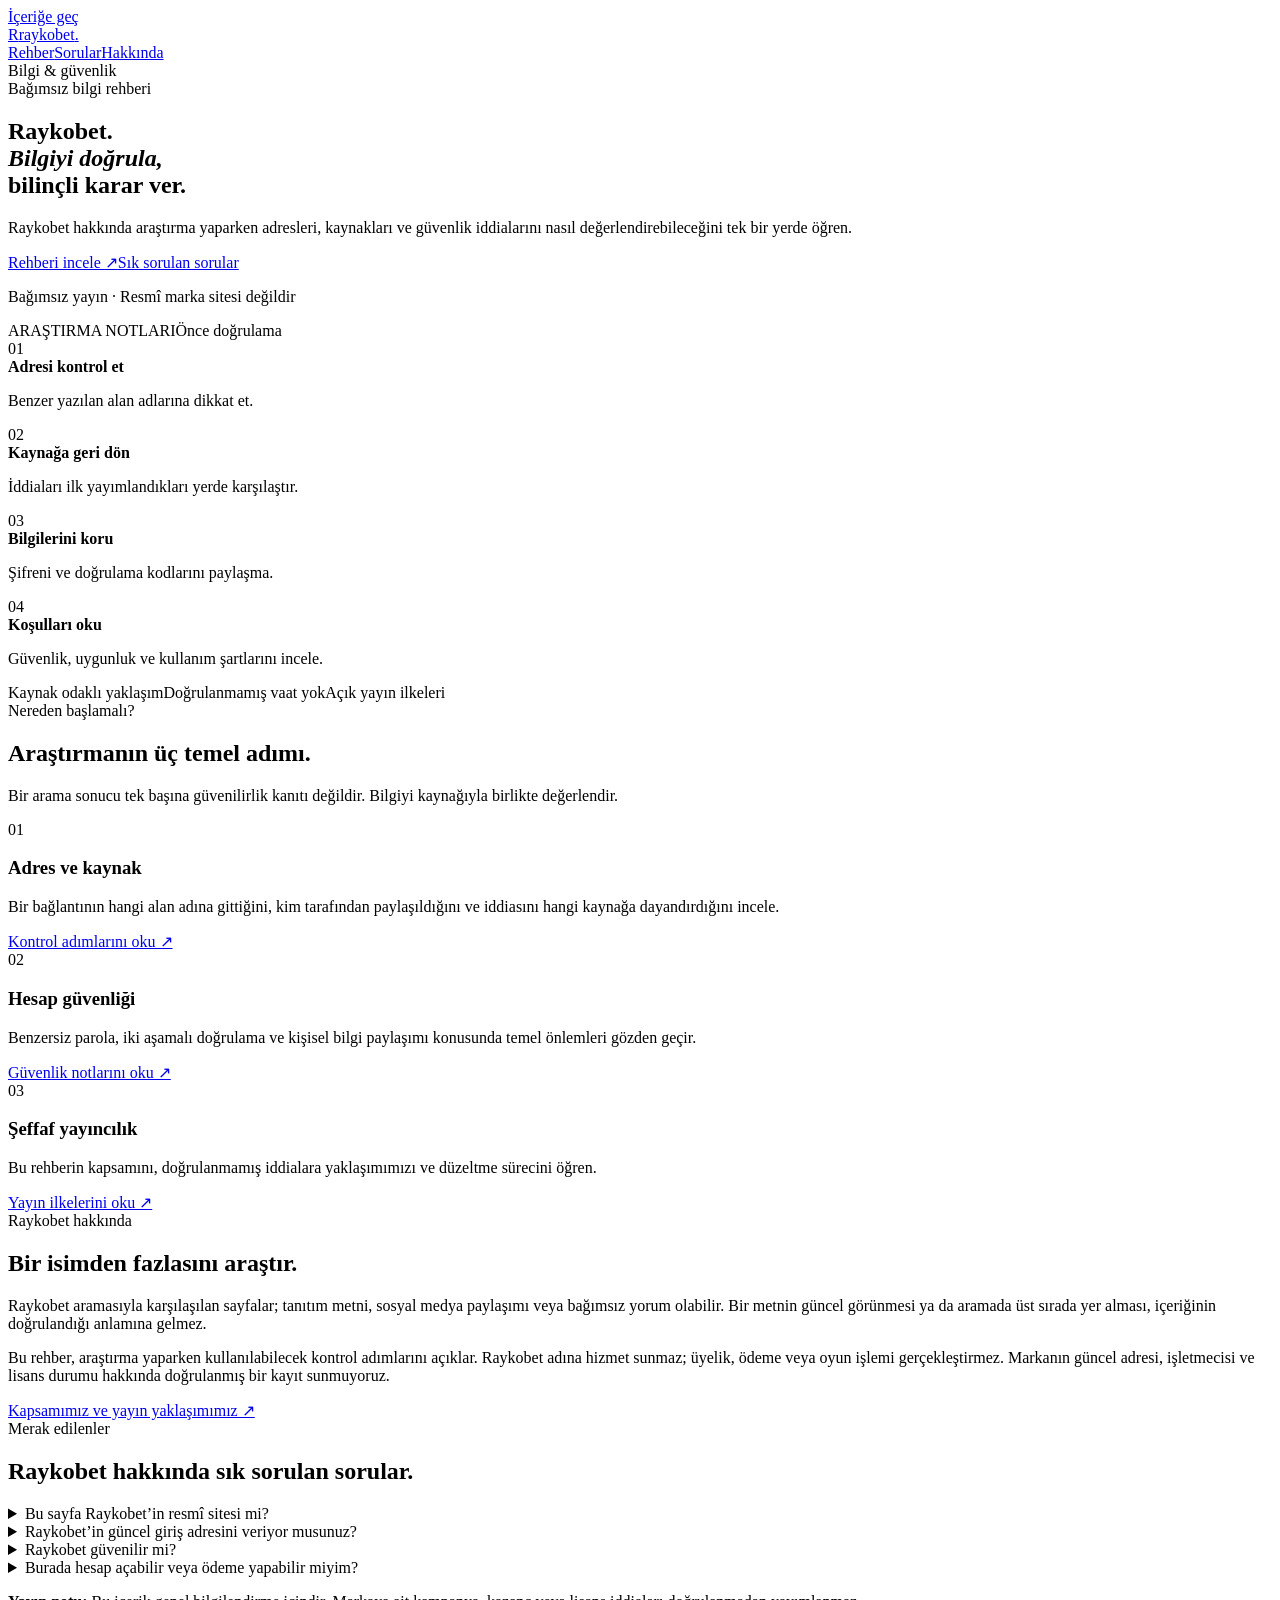
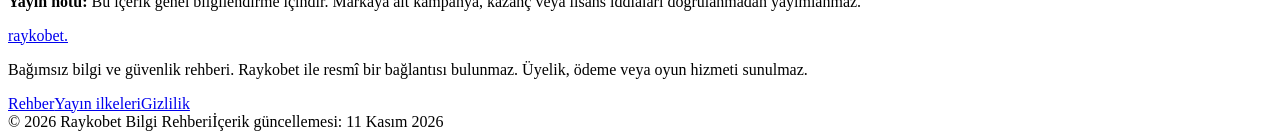
==== index.html @ 300ea318 "Publish Raykobet pages and crawl metadata" ====
<!doctype html><html lang="tr"><head><meta charset="utf-8"><meta name="viewport" content="width=device-width, initial-scale=1"><title>Raykobet | Bilgi ve Güvenlik Rehberi</title><meta name="description" content="Raykobet hakkında bilgi arayanlar için bağımsız rehber. Adres doğrulama, hesap güvenliği ve bilgi kaynaklarını değerlendirme adımları."><meta name="robots" content="index, follow, max-image-preview:large"><meta name="theme-color" content="#0b1117"><link rel="canonical" href="https://raykobet.github.io/"><link rel="icon" type="image/svg+xml" href="./assets/favicon.svg"><link rel="stylesheet" href="./assets/style.css"><meta property="og:type" content="website"><meta property="og:locale" content="tr_TR"><meta property="og:site_name" content="Raykobet Bilgi Rehberi"><meta property="og:title" content="Raykobet | Bilgi ve Güvenlik Rehberi"><meta property="og:description" content="Raykobet hakkında bilgi arayanlar için bağımsız rehber. Adres doğrulama, hesap güvenliği ve bilgi kaynaklarını değerlendirme adımları."><meta property="og:url" content="https://raykobet.github.io/"><script type="application/ld+json">{"@context": "https://schema.org", "@graph": [{"@type": "WebSite", "@id": "https://raykobet.github.io/#website", "url": "https://raykobet.github.io/", "name": "Raykobet Bilgi Rehberi", "inLanguage": "tr-TR"}, {"@type": "WebPage", "@id": "https://raykobet.github.io/#webpage", "url": "https://raykobet.github.io/", "name": "Raykobet | Bilgi ve Güvenlik Rehberi", "description": "Raykobet hakkında bilgi arayanlar için bağımsız rehber. Adres doğrulama, hesap güvenliği ve bilgi kaynaklarını değerlendirme adımları.", "inLanguage": "tr-TR", "dateModified": "2026-11-11", "isPartOf": {"@id": "https://raykobet.github.io/#website"}}]}</script></head><body><a class="skip" href="#main">İçeriğe geç</a><header><div class="wrap nav"><a class="logo" href="./" aria-label="Raykobet bilgi rehberi ana sayfa"><span class="mark" aria-hidden="true">R</span>raykobet<span style="color:var(--accent)">.</span></a><nav aria-label="Ana menü"><a href="./rehber/">Rehber</a><a href="./#sorular">Sorular</a><a href="./hakkinda/">Hakkında</a></nav><span class="tag">Bilgi &amp; güvenlik</span></div></header><main class="wrap" id="main"><section class="hero"><div><div class="eyebrow">Bağımsız bilgi rehberi</div><h1>Raykobet.<br><em>Bilgiyi doğrula,</em><br>bilinçli karar ver.</h1><p class="lead">Raykobet hakkında araştırma yaparken adresleri, kaynakları ve güvenlik iddialarını nasıl değerlendirebileceğini tek bir yerde öğren.</p><div class="actions"><a class="button" href="rehber/">Rehberi incele <span aria-hidden="true">↗</span></a><a class="textlink" href="#sorular">Sık sorulan sorular</a></div><p class="note">Bağımsız yayın · Resmî marka sitesi değildir</p></div><aside class="hero-panel" aria-label="Araştırma kontrol listesi"><div class="panel-top"><span>ARAŞTIRMA NOTLARI</span><span class="status">Önce doğrulama</span></div><div class="check"><span class="num">01</span><div><b>Adresi kontrol et</b><p>Benzer yazılan alan adlarına dikkat et.</p></div></div><div class="check"><span class="num">02</span><div><b>Kaynağa geri dön</b><p>İddiaları ilk yayımlandıkları yerde karşılaştır.</p></div></div><div class="check"><span class="num">03</span><div><b>Bilgilerini koru</b><p>Şifreni ve doğrulama kodlarını paylaşma.</p></div></div><div class="check"><span class="num">04</span><div><b>Koşulları oku</b><p>Güvenlik, uygunluk ve kullanım şartlarını incele.</p></div></div></aside></section><div class="strip"><span>Kaynak odaklı yaklaşım</span><span>Doğrulanmamış vaat yok</span><span>Açık yayın ilkeleri</span></div><section class="section" id="rehber"><div class="section-title"><div><div class="eyebrow">Nereden başlamalı?</div><h2>Araştırmanın üç temel adımı.</h2></div><p>Bir arama sonucu tek başına güvenilirlik kanıtı değildir. Bilgiyi kaynağıyla birlikte değerlendir.</p></div><div class="cards"><article class="card"><span class="num">01</span><h3>Adres ve kaynak</h3><p>Bir bağlantının hangi alan adına gittiğini, kim tarafından paylaşıldığını ve iddiasını hangi kaynağa dayandırdığını incele.</p><a href="rehber/#adres">Kontrol adımlarını oku ↗</a></article><article class="card"><span class="num">02</span><h3>Hesap güvenliği</h3><p>Benzersiz parola, iki aşamalı doğrulama ve kişisel bilgi paylaşımı konusunda temel önlemleri gözden geçir.</p><a href="rehber/#guvenlik">Güvenlik notlarını oku ↗</a></article><article class="card"><span class="num">03</span><h3>Şeffaf yayıncılık</h3><p>Bu rehberin kapsamını, doğrulanmamış iddialara yaklaşımımızı ve düzeltme sürecini öğren.</p><a href="hakkinda/">Yayın ilkelerini oku ↗</a></article></div></section><section class="section editorial"><div><div class="eyebrow">Raykobet hakkında</div><h2>Bir isimden fazlasını araştır.</h2></div><div><p>Raykobet aramasıyla karşılaşılan sayfalar; tanıtım metni, sosyal medya paylaşımı veya bağımsız yorum olabilir. Bir metnin güncel görünmesi ya da aramada üst sırada yer alması, içeriğinin doğrulandığı anlamına gelmez.</p><p>Bu rehber, araştırma yaparken kullanılabilecek kontrol adımlarını açıklar. Raykobet adına hizmet sunmaz; üyelik, ödeme veya oyun işlemi gerçekleştirmez. Markanın güncel adresi, işletmecisi ve lisans durumu hakkında doğrulanmış bir kayıt sunmuyoruz.</p><a class="textlink" href="hakkinda/">Kapsamımız ve yayın yaklaşımımız ↗</a></div></section><section class="section" id="sorular"><div class="eyebrow">Merak edilenler</div><h2>Raykobet hakkında sık sorulan sorular.</h2><div class="faq"><details><summary>Bu sayfa Raykobet’in resmî sitesi mi?</summary><p>Hayır. Bu site bağımsız bir bilgi rehberidir. Raykobet’i temsil etmez ve marka adına müşteri desteği sunmaz.</p></details><details><summary>Raykobet’in güncel giriş adresini veriyor musunuz?</summary><p>Hayır. Doğrulanmış bir güncel adres kaydımız bulunmadığından giriş bağlantısı yayımlamıyoruz. Rehberimiz adres ve kaynak kontrolü için genel adımları açıklar.</p></details><details><summary>Raykobet güvenilir mi?</summary><p>Bu konuda kesin bir değerlendirme yayımlamıyoruz. Güvenilirlik iddiaları, güncel işletmeci bilgileri ve ilgili otoritenin kayıtları gibi birincil kaynaklarla doğrulanmalıdır. HTTPS kullanımı tek başına yeterli değildir.</p></details><details><summary>Burada hesap açabilir veya ödeme yapabilir miyim?</summary><p>Hayır. Site kullanıcı hesabı, ödeme, bahis veya oyun hizmeti sunmaz.</p></details></div><div class="callout"><p><strong>Yayın notu:</strong> Bu içerik genel bilgilendirme içindir. Markaya ait kampanya, kazanç veya lisans iddiaları doğrulanmadan yayımlanmaz.</p></div></section></main><footer class="wrap"><div class="footer-top"><div><a class="logo" href="./">raykobet.</a><p>Bağımsız bilgi ve güvenlik rehberi. Raykobet ile resmî bir bağlantısı bulunmaz. Üyelik, ödeme veya oyun hizmeti sunulmaz.</p></div><div class="footer-links"><a href="./rehber/">Rehber</a><a href="./hakkinda/">Yayın ilkeleri</a><a href="./gizlilik/">Gizlilik</a></div></div><div class="footer-bottom"><span>© 2026 Raykobet Bilgi Rehberi</span><span>İçerik güncellemesi: <time datetime="2026-11-11">11 Kasım 2026</time></span></div></footer></body></html>
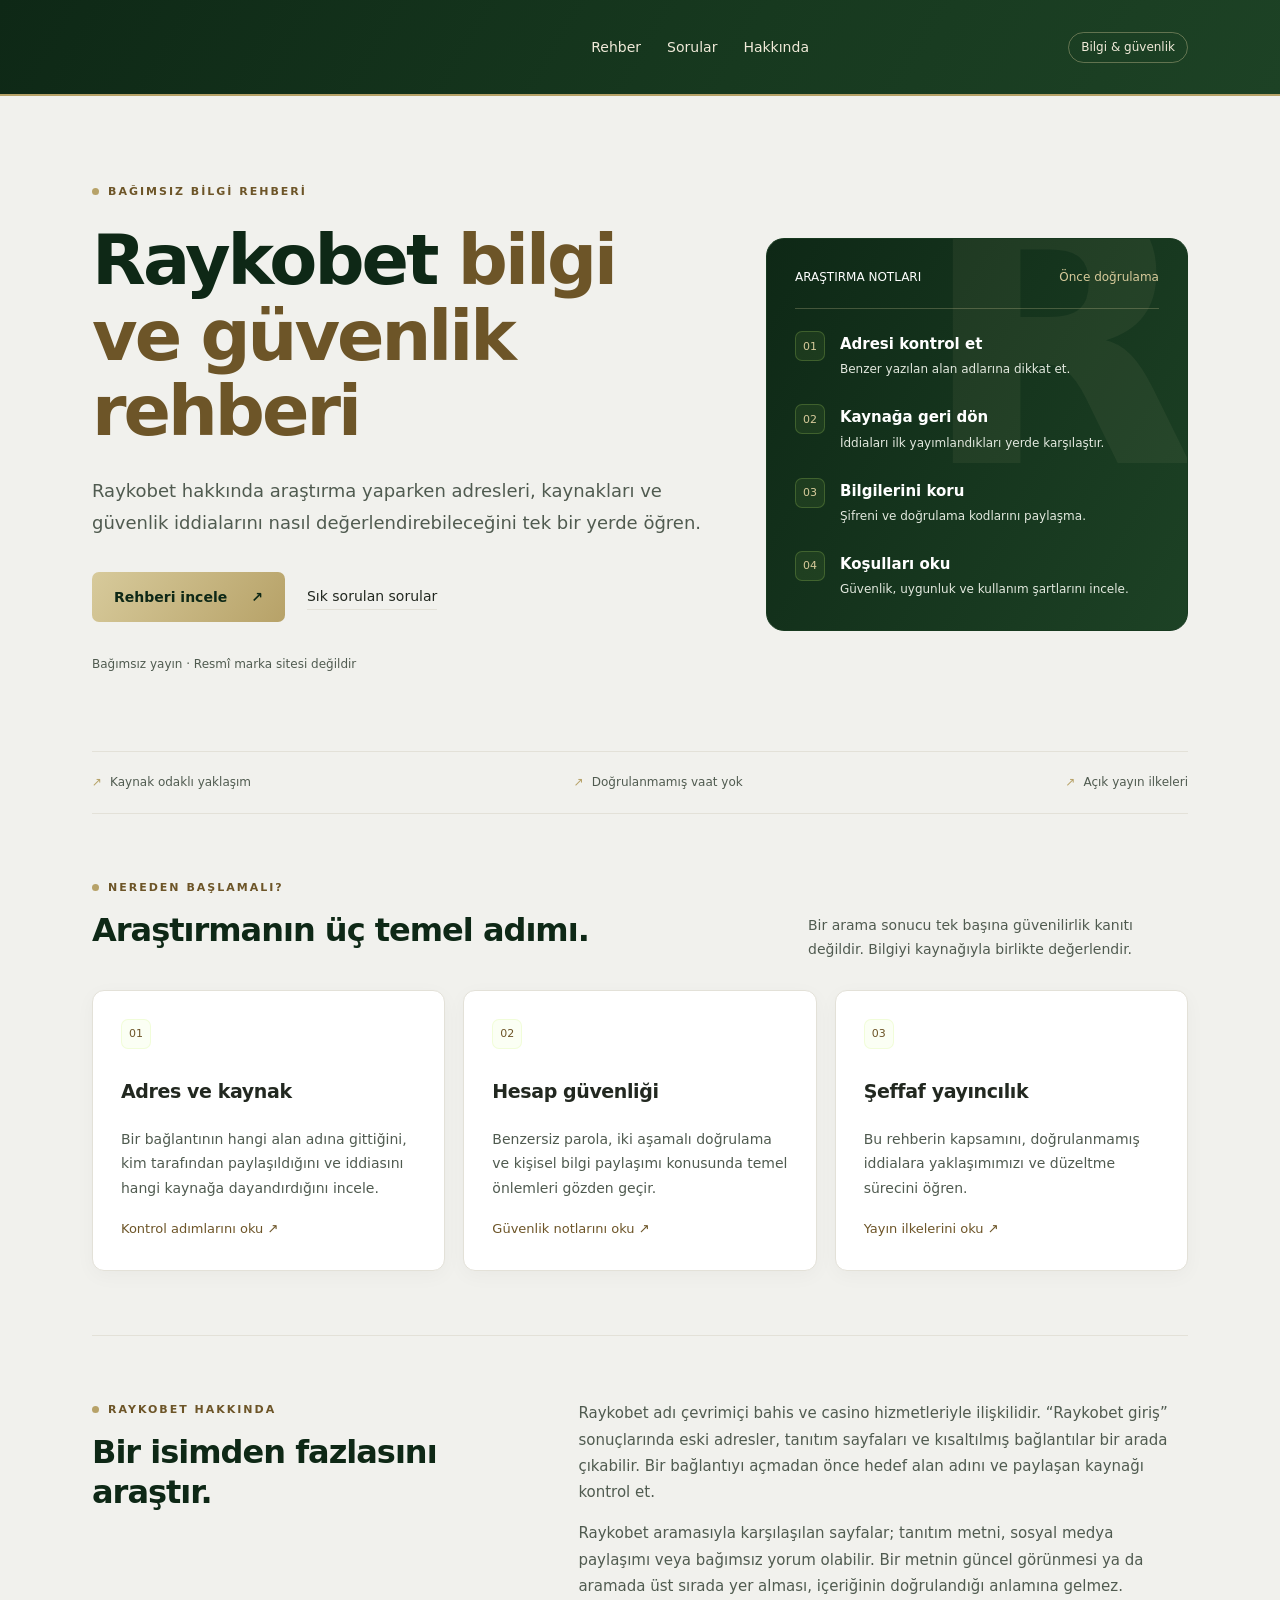
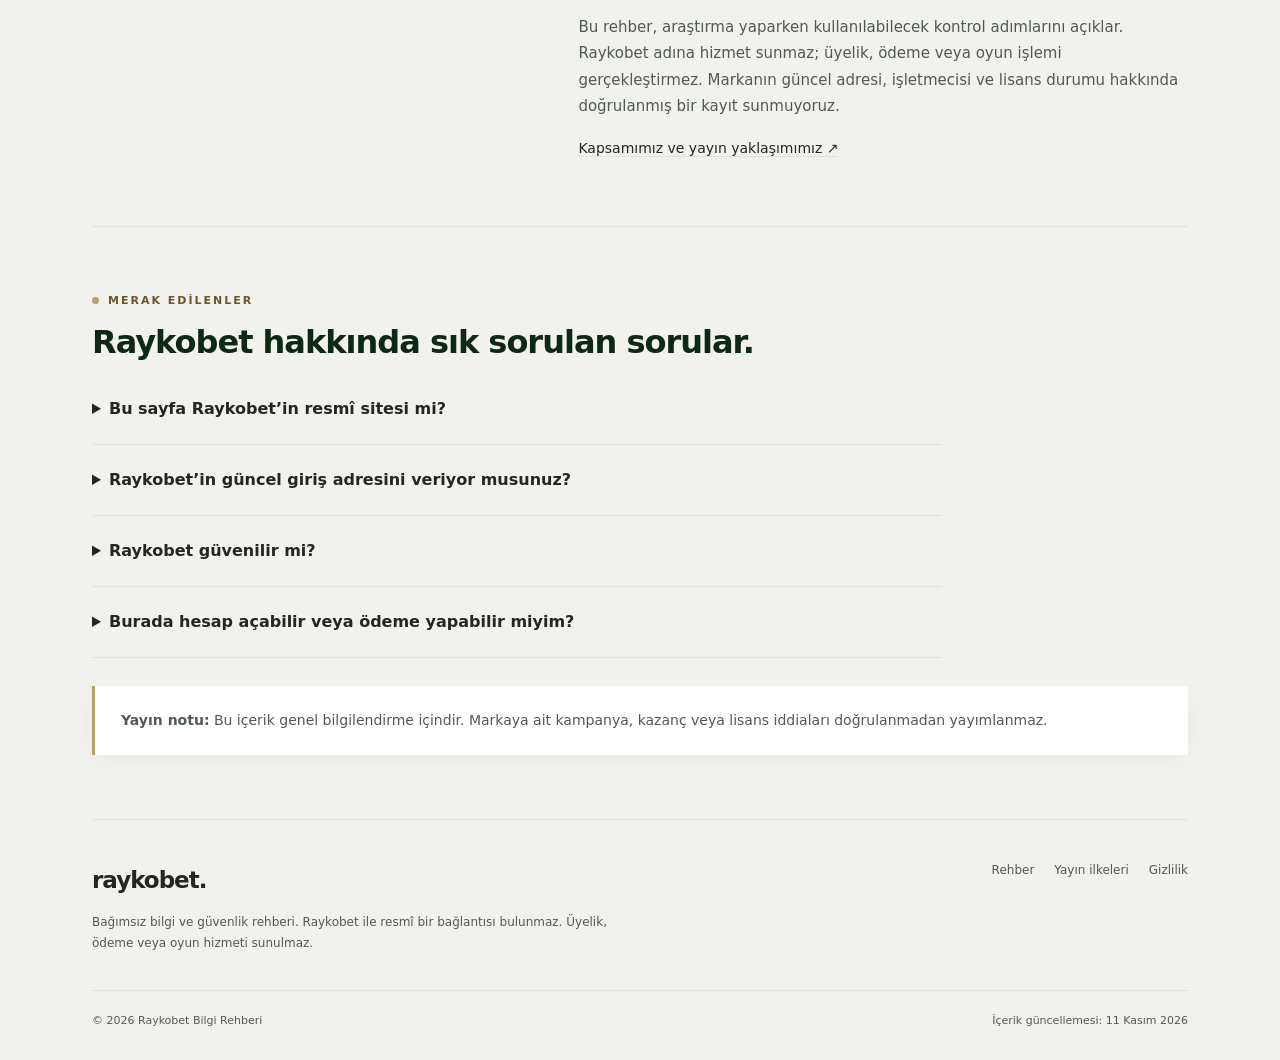
==== commit 23ba819a: "Update index.html" ====
--- a/index.html
+++ b/index.html
@@ -1 +1 @@
-<!doctype html><html lang="tr"><head><meta charset="utf-8"><meta name="viewport" content="width=device-width, initial-scale=1"><title>Raykobet | Bilgi ve Güvenlik Rehberi</title><meta name="description" content="Raykobet hakkında bilgi arayanlar için bağımsız rehber. Adres doğrulama, hesap güvenliği ve bilgi kaynaklarını değerlendirme adımları."><meta name="robots" content="index, follow, max-image-preview:large"><meta name="theme-color" content="#0b1117"><link rel="canonical" href="https://raykobet.github.io/"><link rel="icon" type="image/svg+xml" href="./assets/favicon.svg"><link rel="stylesheet" href="./assets/style.css"><meta property="og:type" content="website"><meta property="og:locale" content="tr_TR"><meta property="og:site_name" content="Raykobet Bilgi Rehberi"><meta property="og:title" content="Raykobet | Bilgi ve Güvenlik Rehberi"><meta property="og:description" content="Raykobet hakkında bilgi arayanlar için bağımsız rehber. Adres doğrulama, hesap güvenliği ve bilgi kaynaklarını değerlendirme adımları."><meta property="og:url" content="https://raykobet.github.io/"><script type="application/ld+json">{"@context": "https://schema.org", "@graph": [{"@type": "WebSite", "@id": "https://raykobet.github.io/#website", "url": "https://raykobet.github.io/", "name": "Raykobet Bilgi Rehberi", "inLanguage": "tr-TR"}, {"@type": "WebPage", "@id": "https://raykobet.github.io/#webpage", "url": "https://raykobet.github.io/", "name": "Raykobet | Bilgi ve Güvenlik Rehberi", "description": "Raykobet hakkında bilgi arayanlar için bağımsız rehber. Adres doğrulama, hesap güvenliği ve bilgi kaynaklarını değerlendirme adımları.", "inLanguage": "tr-TR", "dateModified": "2026-11-11", "isPartOf": {"@id": "https://raykobet.github.io/#website"}}]}</script></head><body><a class="skip" href="#main">İçeriğe geç</a><header><div class="wrap nav"><a class="logo" href="./" aria-label="Raykobet bilgi rehberi ana sayfa"><span class="mark" aria-hidden="true">R</span>raykobet<span style="color:var(--accent)">.</span></a><nav aria-label="Ana menü"><a href="./rehber/">Rehber</a><a href="./#sorular">Sorular</a><a href="./hakkinda/">Hakkında</a></nav><span class="tag">Bilgi &amp; güvenlik</span></div></header><main class="wrap" id="main"><section class="hero"><div><div class="eyebrow">Bağımsız bilgi rehberi</div><h1>Raykobet.<br><em>Bilgiyi doğrula,</em><br>bilinçli karar ver.</h1><p class="lead">Raykobet hakkında araştırma yaparken adresleri, kaynakları ve güvenlik iddialarını nasıl değerlendirebileceğini tek bir yerde öğren.</p><div class="actions"><a class="button" href="rehber/">Rehberi incele <span aria-hidden="true">↗</span></a><a class="textlink" href="#sorular">Sık sorulan sorular</a></div><p class="note">Bağımsız yayın · Resmî marka sitesi değildir</p></div><aside class="hero-panel" aria-label="Araştırma kontrol listesi"><div class="panel-top"><span>ARAŞTIRMA NOTLARI</span><span class="status">Önce doğrulama</span></div><div class="check"><span class="num">01</span><div><b>Adresi kontrol et</b><p>Benzer yazılan alan adlarına dikkat et.</p></div></div><div class="check"><span class="num">02</span><div><b>Kaynağa geri dön</b><p>İddiaları ilk yayımlandıkları yerde karşılaştır.</p></div></div><div class="check"><span class="num">03</span><div><b>Bilgilerini koru</b><p>Şifreni ve doğrulama kodlarını paylaşma.</p></div></div><div class="check"><span class="num">04</span><div><b>Koşulları oku</b><p>Güvenlik, uygunluk ve kullanım şartlarını incele.</p></div></div></aside></section><div class="strip"><span>Kaynak odaklı yaklaşım</span><span>Doğrulanmamış vaat yok</span><span>Açık yayın ilkeleri</span></div><section class="section" id="rehber"><div class="section-title"><div><div class="eyebrow">Nereden başlamalı?</div><h2>Araştırmanın üç temel adımı.</h2></div><p>Bir arama sonucu tek başına güvenilirlik kanıtı değildir. Bilgiyi kaynağıyla birlikte değerlendir.</p></div><div class="cards"><article class="card"><span class="num">01</span><h3>Adres ve kaynak</h3><p>Bir bağlantının hangi alan adına gittiğini, kim tarafından paylaşıldığını ve iddiasını hangi kaynağa dayandırdığını incele.</p><a href="rehber/#adres">Kontrol adımlarını oku ↗</a></article><article class="card"><span class="num">02</span><h3>Hesap güvenliği</h3><p>Benzersiz parola, iki aşamalı doğrulama ve kişisel bilgi paylaşımı konusunda temel önlemleri gözden geçir.</p><a href="rehber/#guvenlik">Güvenlik notlarını oku ↗</a></article><article class="card"><span class="num">03</span><h3>Şeffaf yayıncılık</h3><p>Bu rehberin kapsamını, doğrulanmamış iddialara yaklaşımımızı ve düzeltme sürecini öğren.</p><a href="hakkinda/">Yayın ilkelerini oku ↗</a></article></div></section><section class="section editorial"><div><div class="eyebrow">Raykobet hakkında</div><h2>Bir isimden fazlasını araştır.</h2></div><div><p>Raykobet aramasıyla karşılaşılan sayfalar; tanıtım metni, sosyal medya paylaşımı veya bağımsız yorum olabilir. Bir metnin güncel görünmesi ya da aramada üst sırada yer alması, içeriğinin doğrulandığı anlamına gelmez.</p><p>Bu rehber, araştırma yaparken kullanılabilecek kontrol adımlarını açıklar. Raykobet adına hizmet sunmaz; üyelik, ödeme veya oyun işlemi gerçekleştirmez. Markanın güncel adresi, işletmecisi ve lisans durumu hakkında doğrulanmış bir kayıt sunmuyoruz.</p><a class="textlink" href="hakkinda/">Kapsamımız ve yayın yaklaşımımız ↗</a></div></section><section class="section" id="sorular"><div class="eyebrow">Merak edilenler</div><h2>Raykobet hakkında sık sorulan sorular.</h2><div class="faq"><details><summary>Bu sayfa Raykobet’in resmî sitesi mi?</summary><p>Hayır. Bu site bağımsız bir bilgi rehberidir. Raykobet’i temsil etmez ve marka adına müşteri desteği sunmaz.</p></details><details><summary>Raykobet’in güncel giriş adresini veriyor musunuz?</summary><p>Hayır. Doğrulanmış bir güncel adres kaydımız bulunmadığından giriş bağlantısı yayımlamıyoruz. Rehberimiz adres ve kaynak kontrolü için genel adımları açıklar.</p></details><details><summary>Raykobet güvenilir mi?</summary><p>Bu konuda kesin bir değerlendirme yayımlamıyoruz. Güvenilirlik iddiaları, güncel işletmeci bilgileri ve ilgili otoritenin kayıtları gibi birincil kaynaklarla doğrulanmalıdır. HTTPS kullanımı tek başına yeterli değildir.</p></details><details><summary>Burada hesap açabilir veya ödeme yapabilir miyim?</summary><p>Hayır. Site kullanıcı hesabı, ödeme, bahis veya oyun hizmeti sunmaz.</p></details></div><div class="callout"><p><strong>Yayın notu:</strong> Bu içerik genel bilgilendirme içindir. Markaya ait kampanya, kazanç veya lisans iddiaları doğrulanmadan yayımlanmaz.</p></div></section></main><footer class="wrap"><div class="footer-top"><div><a class="logo" href="./">raykobet.</a><p>Bağımsız bilgi ve güvenlik rehberi. Raykobet ile resmî bir bağlantısı bulunmaz. Üyelik, ödeme veya oyun hizmeti sunulmaz.</p></div><div class="footer-links"><a href="./rehber/">Rehber</a><a href="./hakkinda/">Yayın ilkeleri</a><a href="./gizlilik/">Gizlilik</a></div></div><div class="footer-bottom"><span>© 2026 Raykobet Bilgi Rehberi</span><span>İçerik güncellemesi: <time datetime="2026-11-11">11 Kasım 2026</time></span></div></footer></body></html>+<!doctype html><html lang="tr"><head><meta charset="utf-8"><meta name="viewport" content="width=device-width, initial-scale=1"><title>Raykobet: Adres Doğrulama ve Güvenlik Rehberi</title><meta name="description" content="Raykobet hakkında araştırma yaparken güncel adres iddialarını nasıl kontrol edeceğini, sahte bağlantıları nasıl fark edeceğini ve hesap bilgilerini nasıl koruyacağını öğren."><meta name="robots" content="index, follow, max-image-preview:large"><meta name="theme-color" content="#0b1117"><link rel="canonical" href="https://raykobet.github.io/"><link rel="icon" type="image/svg+xml" href="./assets/favicon.svg"><link rel="stylesheet" href="./assets/style.css"><meta property="og:type" content="website"><meta property="og:locale" content="tr_TR"><meta property="og:site_name" content="Raykobet Bilgi Rehberi"><meta property="og:title" content="Raykobet: Adres Doğrulama ve Güvenlik Rehberi"><meta property="og:description" content="Raykobet hakkında araştırma yaparken güncel adres iddialarını nasıl kontrol edeceğini, sahte bağlantıları nasıl fark edeceğini ve hesap bilgilerini nasıl koruyacağını öğren."><meta property="og:url" content="https://raykobet.github.io/"><script type="application/ld+json">{"@context": "https://schema.org", "@graph": [{"@type": "WebSite", "@id": "https://raykobet.github.io/#website", "url": "https://raykobet.github.io/", "name": "Raykobet Bilgi Rehberi", "inLanguage": "tr-TR"}, {"@type": "WebPage", "@id": "https://raykobet.github.io/#webpage", "url": "https://raykobet.github.io/", "name": "Raykobet: Adres Doğrulama ve Güvenlik Rehberi", "description": "Raykobet hakkında araştırma yaparken güncel adres iddialarını nasıl kontrol edeceğini, sahte bağlantıları nasıl fark edeceğini ve hesap bilgilerini nasıl koruyacağını öğren.", "inLanguage": "tr-TR", "dateModified": "2026-11-11", "isPartOf": {"@id": "https://raykobet.github.io/#website"}}]}</script></head><body><a class="skip" href="#main">İçeriğe geç</a><header><div class="wrap nav"><a class="logo" href="./" aria-label="Raykobet bilgi rehberi ana sayfa"><span class="mark" aria-hidden="true">R</span>raykobet<span style="color:var(--accent)">.</span></a><nav aria-label="Ana menü"><a href="./rehber/">Rehber</a><a href="./#sorular">Sorular</a><a href="./hakkinda/">Hakkında</a></nav><span class="tag">Bilgi &amp; güvenlik</span></div></header><main class="wrap" id="main"><section class="hero"><div><div class="eyebrow">Bağımsız bilgi rehberi</div><h1>Raykobet <em>bilgi ve güvenlik rehberi</em></h1><p class="lead">Raykobet hakkında araştırma yaparken adresleri, kaynakları ve güvenlik iddialarını nasıl değerlendirebileceğini tek bir yerde öğren.</p><div class="actions"><a class="button" href="rehber/">Rehberi incele <span aria-hidden="true">↗</span></a><a class="textlink" href="#sorular">Sık sorulan sorular</a></div><p class="note">Bağımsız yayın · Resmî marka sitesi değildir</p></div><aside class="hero-panel" aria-label="Araştırma kontrol listesi"><div class="panel-top"><span>ARAŞTIRMA NOTLARI</span><span class="status">Önce doğrulama</span></div><div class="check"><span class="num">01</span><div><b>Adresi kontrol et</b><p>Benzer yazılan alan adlarına dikkat et.</p></div></div><div class="check"><span class="num">02</span><div><b>Kaynağa geri dön</b><p>İddiaları ilk yayımlandıkları yerde karşılaştır.</p></div></div><div class="check"><span class="num">03</span><div><b>Bilgilerini koru</b><p>Şifreni ve doğrulama kodlarını paylaşma.</p></div></div><div class="check"><span class="num">04</span><div><b>Koşulları oku</b><p>Güvenlik, uygunluk ve kullanım şartlarını incele.</p></div></div></aside></section><div class="strip"><span>Kaynak odaklı yaklaşım</span><span>Doğrulanmamış vaat yok</span><span>Açık yayın ilkeleri</span></div><section class="section" id="rehber"><div class="section-title"><div><div class="eyebrow">Nereden başlamalı?</div><h2>Araştırmanın üç temel adımı.</h2></div><p>Bir arama sonucu tek başına güvenilirlik kanıtı değildir. Bilgiyi kaynağıyla birlikte değerlendir.</p></div><div class="cards"><article class="card"><span class="num">01</span><h3>Adres ve kaynak</h3><p>Bir bağlantının hangi alan adına gittiğini, kim tarafından paylaşıldığını ve iddiasını hangi kaynağa dayandırdığını incele.</p><a href="rehber/#adres">Kontrol adımlarını oku ↗</a></article><article class="card"><span class="num">02</span><h3>Hesap güvenliği</h3><p>Benzersiz parola, iki aşamalı doğrulama ve kişisel bilgi paylaşımı konusunda temel önlemleri gözden geçir.</p><a href="rehber/#guvenlik">Güvenlik notlarını oku ↗</a></article><article class="card"><span class="num">03</span><h3>Şeffaf yayıncılık</h3><p>Bu rehberin kapsamını, doğrulanmamış iddialara yaklaşımımızı ve düzeltme sürecini öğren.</p><a href="hakkinda/">Yayın ilkelerini oku ↗</a></article></div></section><section class="section editorial"><div><div class="eyebrow">Raykobet hakkında</div><h2>Bir isimden fazlasını araştır.</h2></div><div><p>Raykobet adı çevrimiçi bahis ve casino hizmetleriyle ilişkilidir. “Raykobet giriş” sonuçlarında eski adresler, tanıtım sayfaları ve kısaltılmış bağlantılar bir arada çıkabilir. Bir bağlantıyı açmadan önce hedef alan adını ve paylaşan kaynağı kontrol et.</p><p>Raykobet aramasıyla karşılaşılan sayfalar; tanıtım metni, sosyal medya paylaşımı veya bağımsız yorum olabilir. Bir metnin güncel görünmesi ya da aramada üst sırada yer alması, içeriğinin doğrulandığı anlamına gelmez.</p><p>Bu rehber, araştırma yaparken kullanılabilecek kontrol adımlarını açıklar. Raykobet adına hizmet sunmaz; üyelik, ödeme veya oyun işlemi gerçekleştirmez. Markanın güncel adresi, işletmecisi ve lisans durumu hakkında doğrulanmış bir kayıt sunmuyoruz.</p><a class="textlink" href="hakkinda/">Kapsamımız ve yayın yaklaşımımız ↗</a></div></section><section class="section" id="sorular"><div class="eyebrow">Merak edilenler</div><h2>Raykobet hakkında sık sorulan sorular.</h2><div class="faq"><details><summary>Bu sayfa Raykobet’in resmî sitesi mi?</summary><p>Hayır. Bu site bağımsız bir bilgi rehberidir. Raykobet’i temsil etmez ve marka adına müşteri desteği sunmaz.</p></details><details><summary>Raykobet’in güncel giriş adresini veriyor musunuz?</summary><p>Hayır. Doğrulanmış bir güncel adres kaydımız bulunmadığından giriş bağlantısı yayımlamıyoruz. Rehberimiz adres ve kaynak kontrolü için genel adımları açıklar.</p></details><details><summary>Raykobet güvenilir mi?</summary><p>Bu konuda kesin bir değerlendirme yayımlamıyoruz. Güvenilirlik iddiaları, güncel işletmeci bilgileri ve ilgili otoritenin kayıtları gibi birincil kaynaklarla doğrulanmalıdır. HTTPS kullanımı tek başına yeterli değildir.</p></details><details><summary>Burada hesap açabilir veya ödeme yapabilir miyim?</summary><p>Hayır. Site kullanıcı hesabı, ödeme, bahis veya oyun hizmeti sunmaz.</p></details></div><div class="callout"><p><strong>Yayın notu:</strong> Bu içerik genel bilgilendirme içindir. Markaya ait kampanya, kazanç veya lisans iddiaları doğrulanmadan yayımlanmaz.</p></div></section></main><footer class="wrap"><div class="footer-top"><div><a class="logo" href="./">raykobet.</a><p>Bağımsız bilgi ve güvenlik rehberi. Raykobet ile resmî bir bağlantısı bulunmaz. Üyelik, ödeme veya oyun hizmeti sunulmaz.</p></div><div class="footer-links"><a href="./rehber/">Rehber</a><a href="./hakkinda/">Yayın ilkeleri</a><a href="./gizlilik/">Gizlilik</a></div></div><div class="footer-bottom"><span>© 2026 Raykobet Bilgi Rehberi</span><span>İçerik güncellemesi: <time datetime="2026-11-11">11 Kasım 2026</time></span></div></footer></body></html>
--- a/assets/style.css
+++ b/assets/style.css
@@ -0,0 +1,47 @@
+:root{--bg:#0b1117;--panel:#141d26;--line:#2a3743;--text:#eff3f7;--muted:#abb8c6;--accent:#c7f36a}*{box-sizing:border-box}html{scroll-behavior:smooth;scroll-padding-top:100px}body{margin:0;background:var(--bg);color:var(--text);font:16px/1.75 system-ui,-apple-system,BlinkMacSystemFont,"Segoe UI",sans-serif}a{color:inherit;text-decoration:none}a:hover{color:var(--accent)}a:focus-visible,summary:focus-visible{outline:3px solid var(--accent);outline-offset:6px}p{color:var(--muted)}.wrap{max-width:1160px;margin:auto;padding:0 32px}.skip{position:absolute;left:20px;top:-80px;background:var(--accent);color:var(--bg);padding:10px;z-index:9}.skip:focus{top:8px}header{border-bottom:1px solid var(--line)}.nav{display:flex;align-items:center;justify-content:space-between;gap:24px;min-height:94px}.logo{font-size:23px;font-weight:850;letter-spacing:-1px;display:flex;gap:12px;align-items:center}.mark{display:grid;place-items:center;width:38px;height:38px;color:var(--bg);background:var(--accent);border-radius:11px;font-size:23px}nav{display:flex;align-items:center;gap:26px;font-size:14px;color:var(--muted)}.tag{border:1px solid var(--line);border-radius:100px;padding:4px 12px;font-size:12px;color:var(--muted)}.hero{padding:86px 0 64px;display:grid;grid-template-columns:1.45fr 1fr;gap:62px;align-items:center}.eyebrow{color:var(--accent);letter-spacing:2px;font-size:11px;font-weight:750;text-transform:uppercase}.eyebrow:before{content:"";display:inline-block;width:7px;height:7px;background:var(--accent);border-radius:50%;margin-right:9px}h1{font-size:clamp(40px,5.5vw,70px);line-height:1.08;letter-spacing:-3px;margin:22px 0 25px;max-width:760px}h1 em{font-style:normal;color:var(--accent)}.lead{font-size:18px;max-width:620px;line-height:1.8}.actions{display:flex;flex-wrap:wrap;align-items:center;gap:22px;margin:32px 0}.button{display:inline-flex;gap:24px;align-items:center;padding:13px 22px;background:var(--accent);color:var(--bg);border-radius:7px;font-size:14px;font-weight:750}.button:hover{background:#d8ff8c;color:var(--bg)}.textlink{font-size:14px;border-bottom:1px solid var(--line)}.note{font-size:12px;color:var(--muted)}.hero-panel{border:1px solid var(--line);background:linear-gradient(145deg,#1b2b2c,#121a22 70%);padding:28px;border-radius:18px;position:relative;overflow:hidden}.hero-panel:before{content:"R";position:absolute;right:-10px;top:-80px;color:#c7f36a06;font-size:360px;font-weight:900;line-height:1}.panel-top{display:flex;justify-content:space-between;align-items:center;border-bottom:1px solid var(--line);padding-bottom:20px;font-size:12px;position:relative}.status{color:var(--accent)}.check{display:flex;gap:15px;align-items:flex-start;padding-top:22px;position:relative}.check b{display:block;font-size:15px}.check p{font-size:12px;margin:2px 0}.num{font-size:11px;color:var(--accent);background:#c7f36a12;border:1px solid #c7f36a33;border-radius:7px;width:30px;height:30px;display:grid;place-items:center;flex-shrink:0}.strip{display:flex;gap:30px;justify-content:space-between;border-top:1px solid var(--line);border-bottom:1px solid var(--line);padding:20px 0;font-size:12px;color:var(--muted)}.strip span:before{content:"↗";color:var(--accent);margin-right:8px}.section{padding:64px 0;border-bottom:1px solid var(--line)}.section-title{display:flex;justify-content:space-between;align-items:end;gap:24px;margin-bottom:28px}h2{font-size:32px;line-height:1.25;letter-spacing:-1px;margin:12px 0}h3{font-size:19px;letter-spacing:-.4px}.section-title p{margin:0;font-size:14px;max-width:380px}.cards{display:grid;grid-template-columns:repeat(3,1fr);gap:18px}.card{padding:28px;border:1px solid var(--line);border-radius:12px;background:var(--panel)}.card p{font-size:14px}.card .num{margin-bottom:26px}.card a{font-size:13px;color:var(--accent)}.editorial{display:grid;grid-template-columns:1fr 1.5fr;gap:80px}.editorial p{margin-top:0;font-size:15px}.faq{max-width:850px}details{border-bottom:1px solid var(--line);padding:21px 0}summary{cursor:pointer;font-size:16px;font-weight:600}details p{font-size:14px;margin-bottom:0}.callout{margin-top:28px;padding:22px 26px;border-left:3px solid var(--accent);background:var(--panel);font-size:14px}.callout p{margin:0}.footer-top{display:flex;justify-content:space-between;gap:28px;padding:40px 0 24px}.footer-top p{max-width:520px;font-size:12px}.footer-links{display:flex;gap:20px;flex-wrap:wrap;font-size:12px;color:var(--muted);align-content:flex-start}.footer-bottom{display:flex;justify-content:space-between;border-top:1px solid var(--line);padding:20px 0 30px;font-size:11px;color:var(--muted)}.article{max-width:800px;margin:auto;padding:60px 0}.article h1{font-size:clamp(36px,5vw,54px);letter-spacing:-2px}.article h2{font-size:26px;margin-top:40px}.article li{color:var(--muted);margin:12px 0}.article a:not(.button){text-decoration:underline;text-underline-offset:4px}.breadcrumb{font-size:12px;color:var(--muted)}.article .lead{max-width:none}.source-list{font-size:14px}.article time{font-size:12px;color:var(--muted)}@media(max-width:800px){.wrap{padding:0 22px}.hero{grid-template-columns:1fr;gap:32px;padding:48px 0 40px}h1{letter-spacing:-2px}.hero-panel{padding:24px}.cards{grid-template-columns:1fr}.editorial{grid-template-columns:1fr;gap:20px}.section{padding:42px 0}.section-title{display:block}.section-title p{margin-top:15px}.strip{gap:12px;flex-wrap:wrap}.nav{min-height:82px;gap:12px;flex-wrap:wrap;padding:16px 22px}nav{gap:17px;font-size:12px}.nav .tag{display:none}.footer-top,.footer-bottom{flex-direction:column;gap:12px}.article{padding:38px 0}.lead{font-size:16px}h2{font-size:28px}}@media(prefers-reduced-motion:reduce){html{scroll-behavior:auto}}
+/* Raykobetgiris.com marka paleti ve başlık logosu. */
+:root {
+  --bg: #f1f1ed;
+  --panel: #ffffff;
+  --line: #e3e1d8;
+  --text: #222820;
+  --muted: #505b50;
+  --accent: #b7a268;
+  --forest: #0e2816;
+  --gold-light: #d7ca9b;
+}
+header {
+  background: linear-gradient(120deg, #0e2816 0%, #17391f 58%, #1d4225 100%);
+  border-bottom: 2px solid var(--accent);
+  color: white;
+}
+.nav .logo {
+  display: block;
+  flex: 0 0 min(240px, 48vw);
+  aspect-ratio: 2.84;
+  font-size: 0;
+  background: url("https://raykobetgiris.com/wp-content/uploads/2026/10/cropped-rayko-yeni-logo.png") left center / contain no-repeat;
+}
+.nav .logo .mark { display: none; }
+.nav nav, .nav .tag { color: #f0ead9; }
+.nav .tag { border-color: #d7ca9b60; }
+.nav a:hover { color: var(--gold-light); }
+h1, h2 { color: var(--forest); }
+h1 em, .eyebrow, .card a, .num { color: #6d5528; }
+.hero-panel {
+  background: linear-gradient(120deg, #0e2816, #1d4225);
+  color: white;
+  border-color: #17391f;
+}
+.hero-panel p { color: #e3e9df; }
+.hero-panel .num, .status { color: var(--gold-light); }
+.hero-panel .panel-top { border-color: #d7ca9b44; }
+.hero-panel::before { color: #d7ca9b10; }
+.button, .skip { background: linear-gradient(125deg, #d7ca9b, #b7a268); color: var(--forest); }
+.button:hover { background: #e3d7ae; color: var(--forest); }
+.card, .callout { box-shadow: 0 5px 20px #0e281609; }
+a:hover { color: #6d5528; }
+@media (max-width: 520px) {
+  .nav .logo { flex-basis: min(200px, 48vw); }
+  .nav nav { gap: 10px; }
+}
